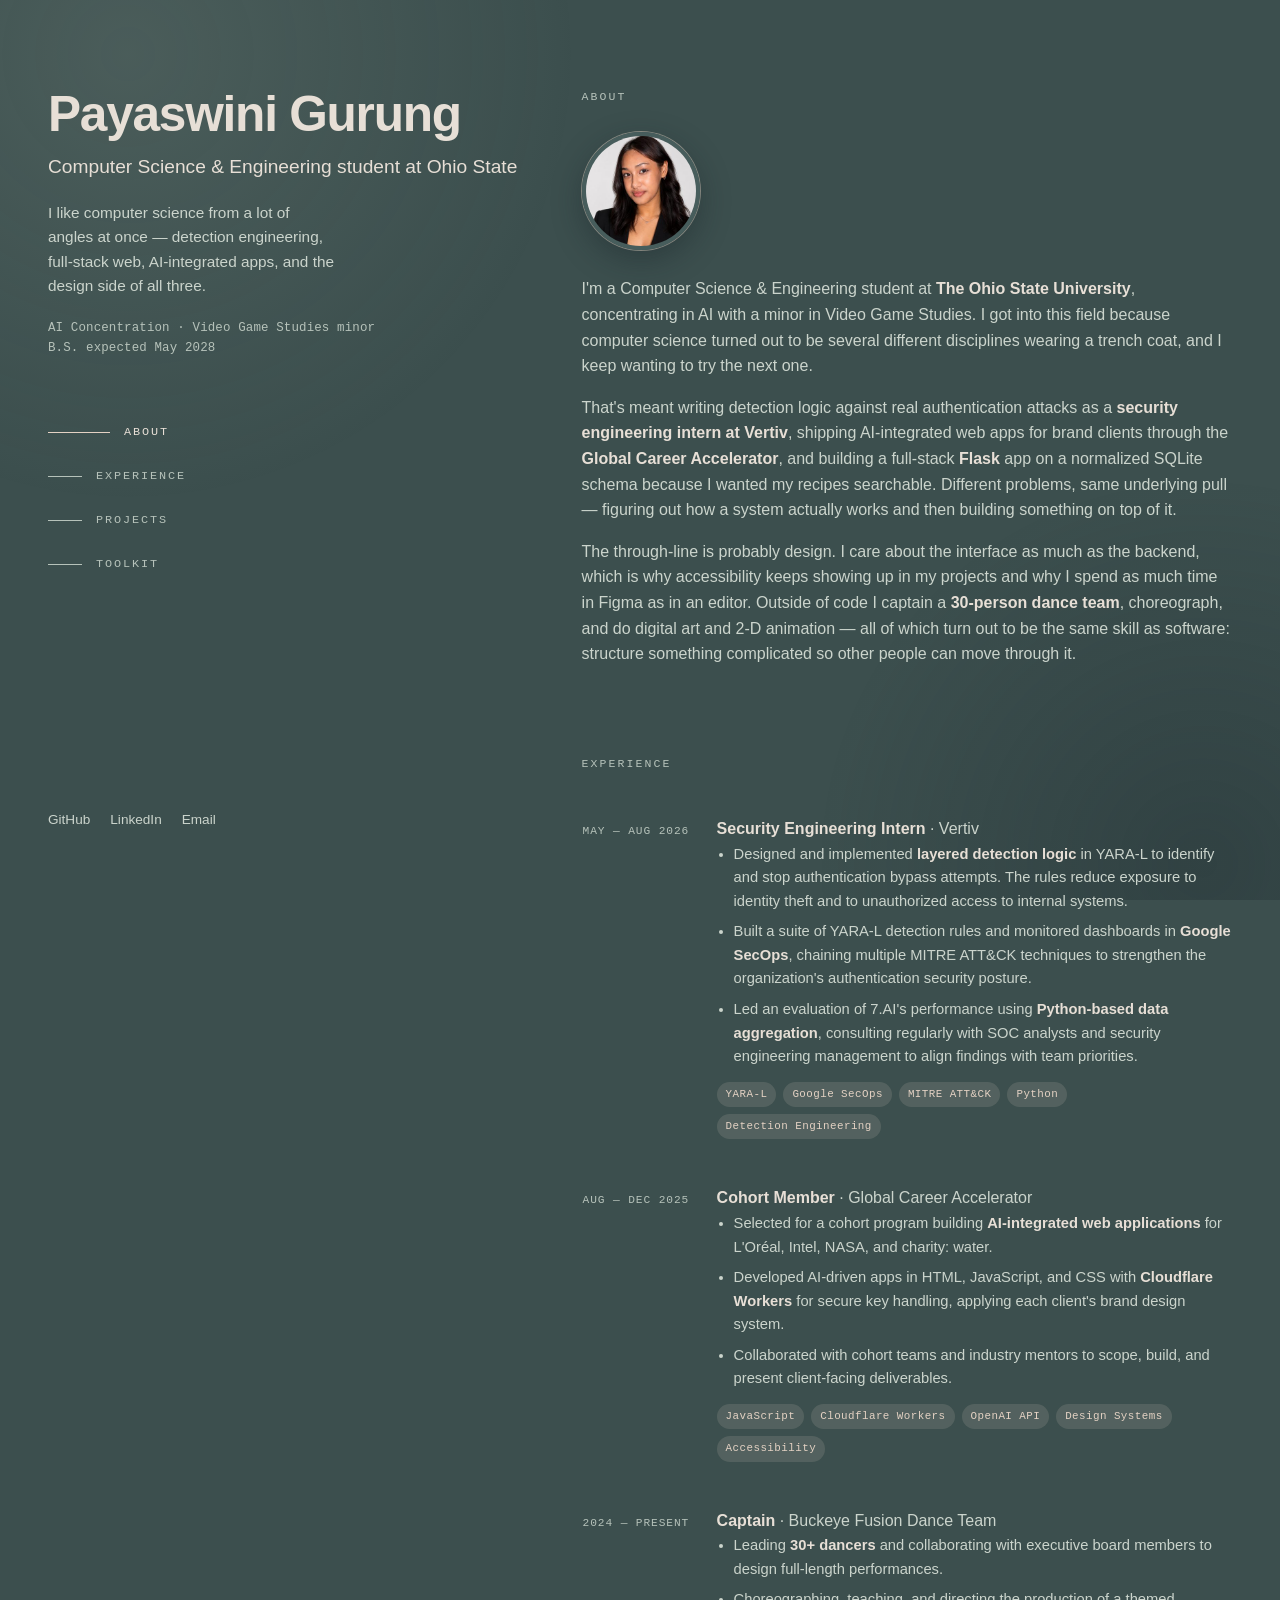
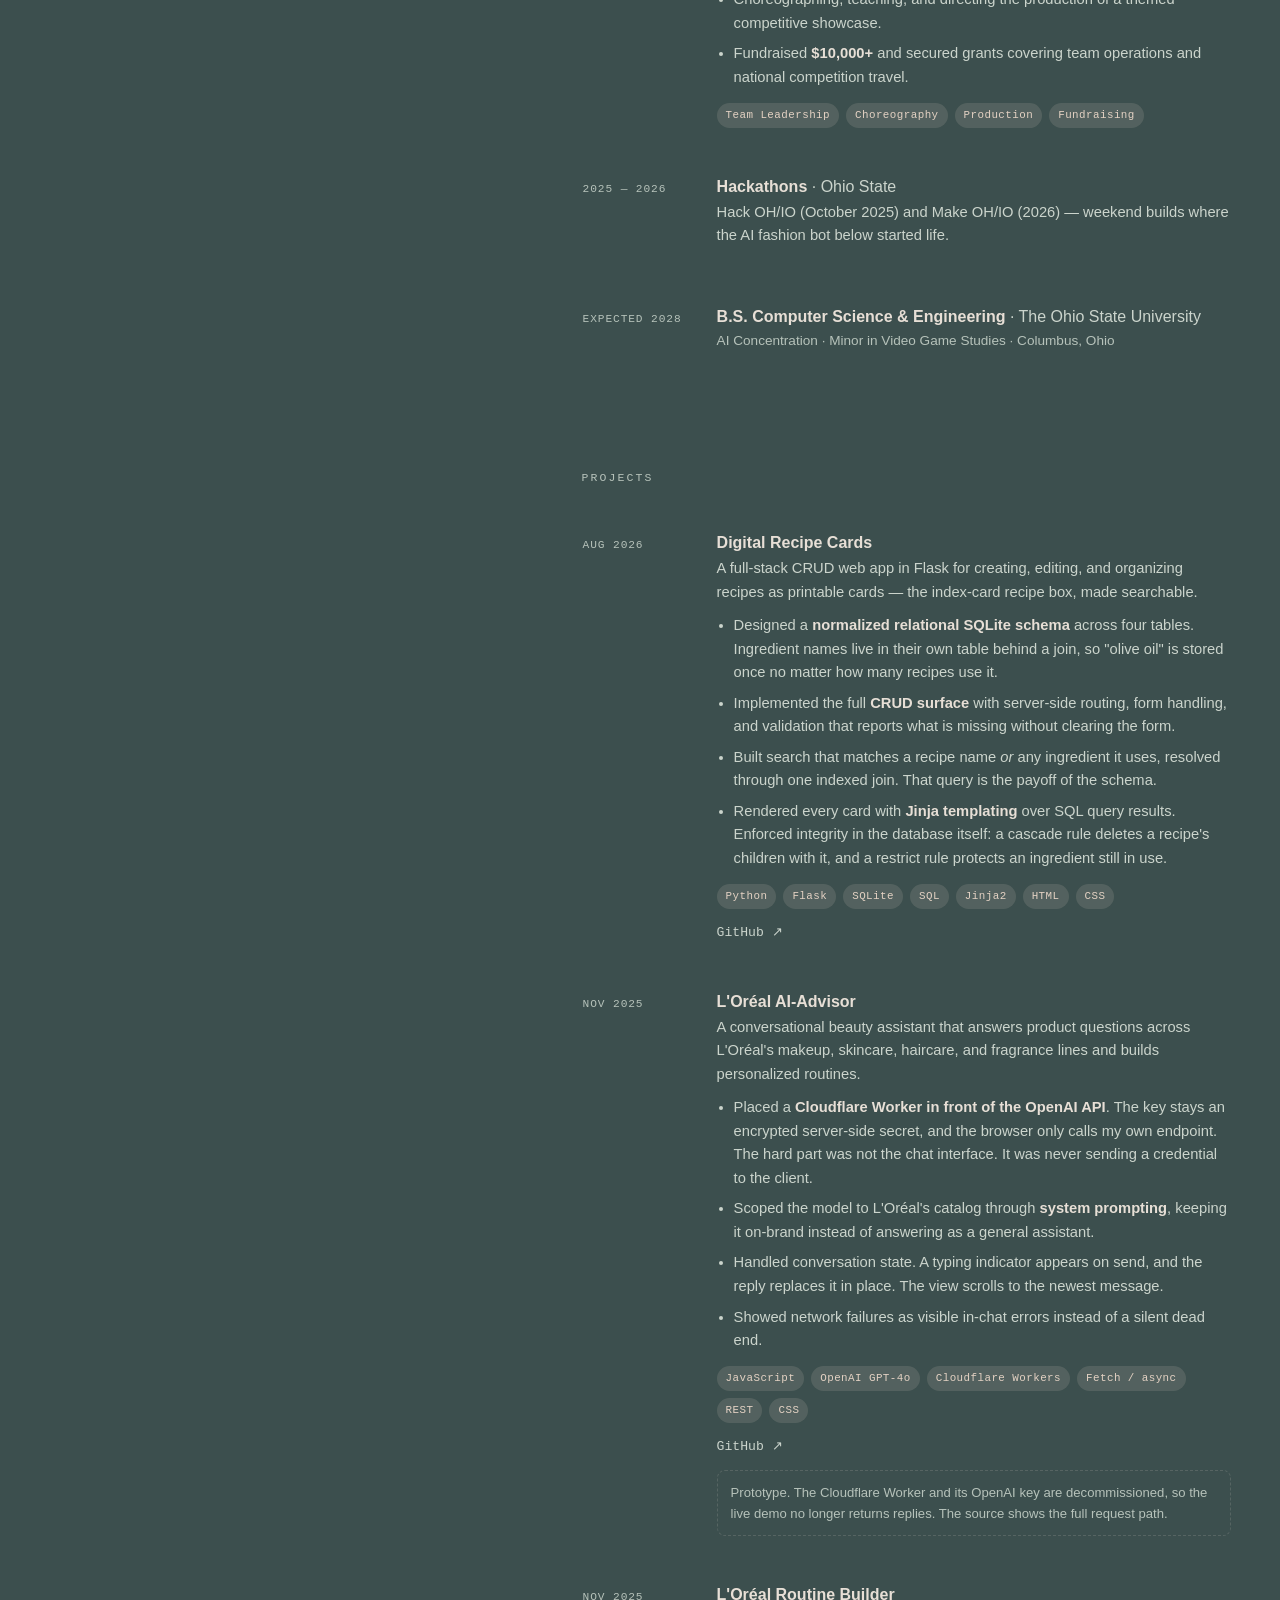
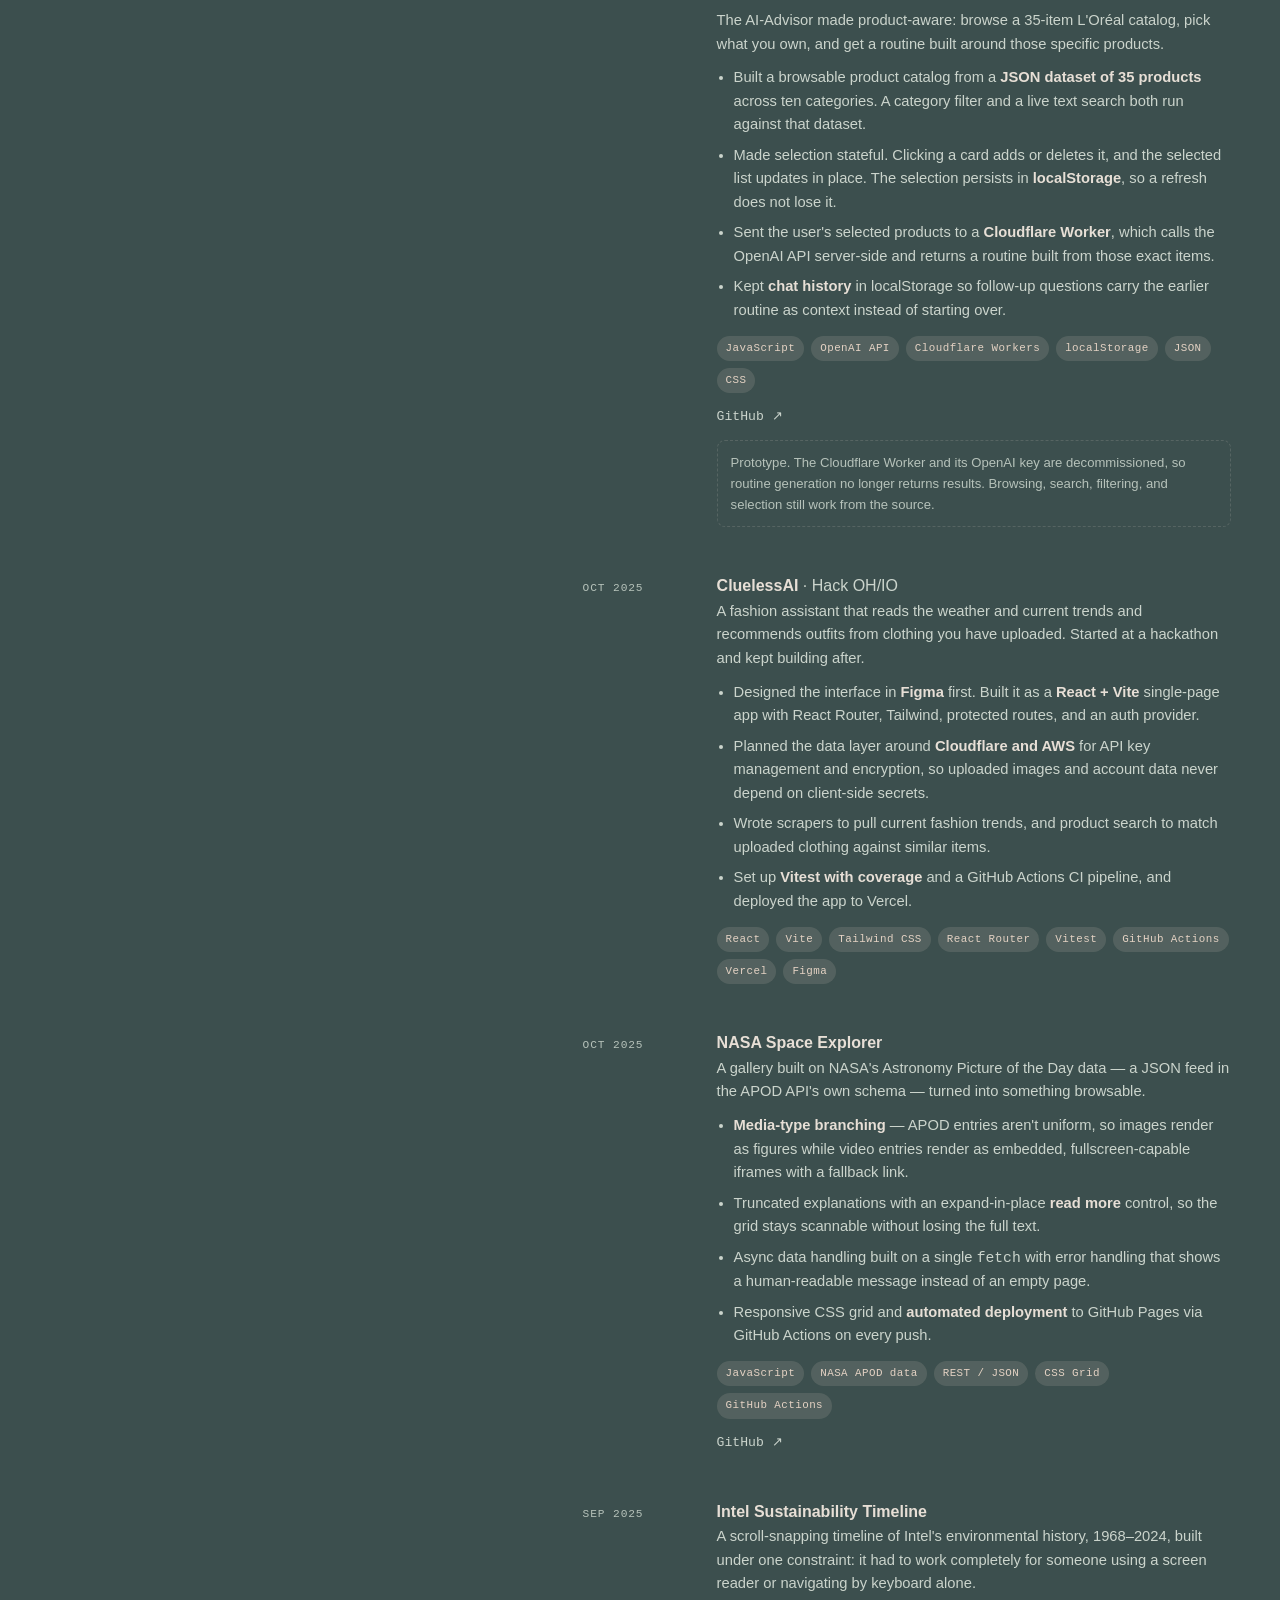
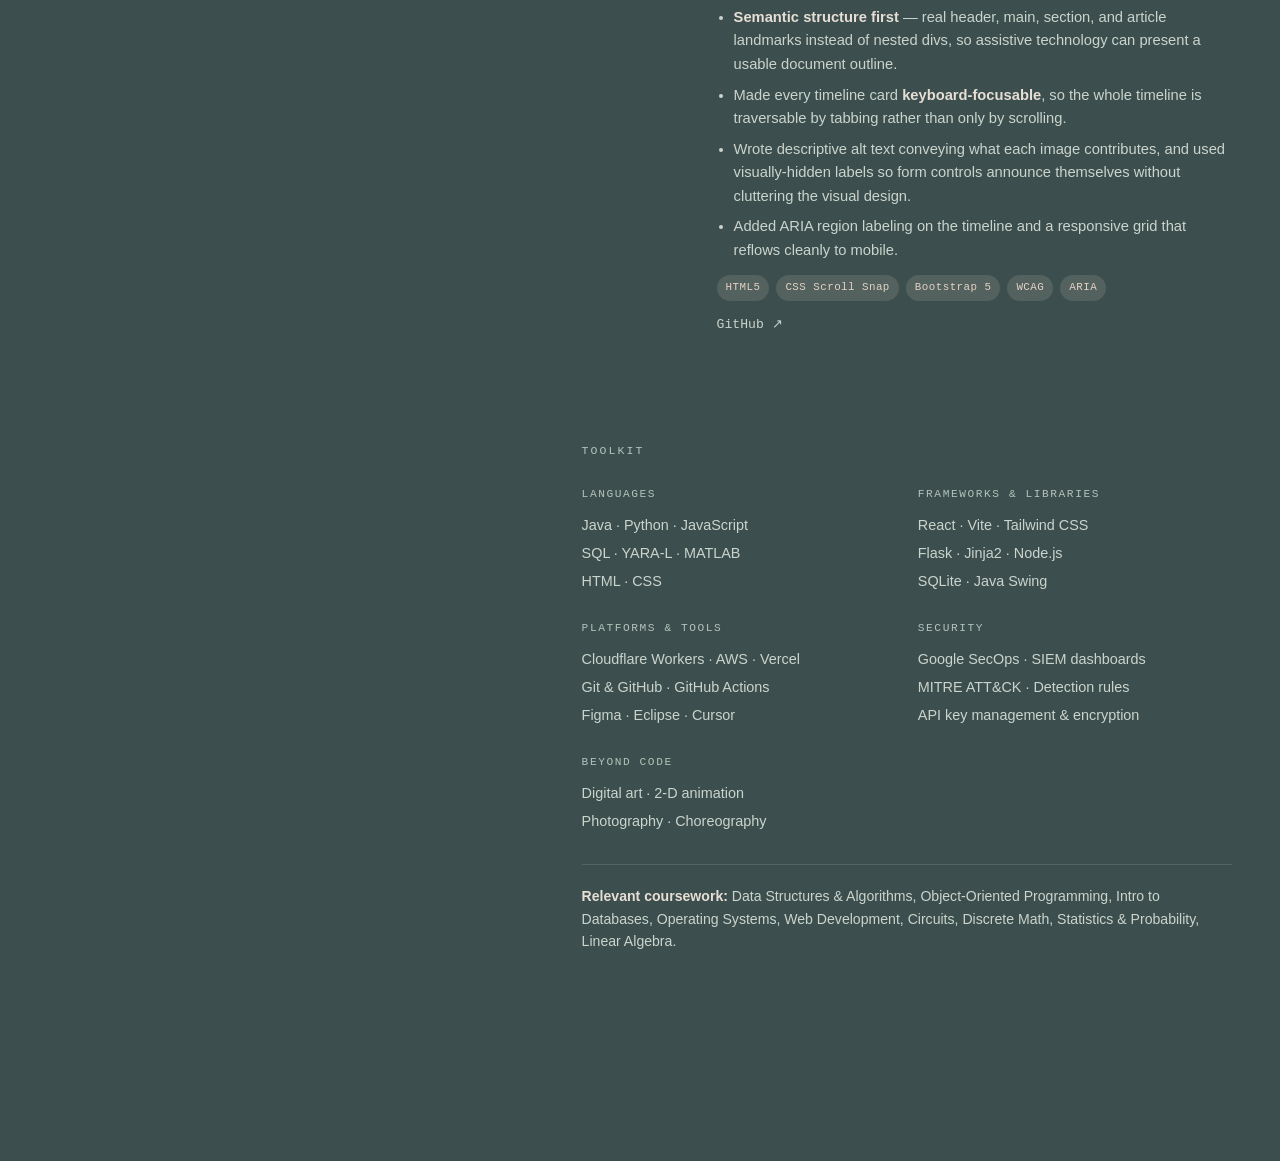
==== index_7.html @ 1beec4fe "Add files via upload" ====
<!DOCTYPE html>
<html lang="en">
<head>
<meta charset="utf-8">
<meta name="viewport" content="width=device-width, initial-scale=1">
<title>Payaswini Gurung</title>
<meta name="description" content="Payaswini Gurung — Computer Science &amp; Engineering student at Ohio State with an AI concentration. Security engineering, full-stack web, and AI-integrated applications.">
<meta name="theme-color" content="#3c4f4e">

<!-- Marks the page as scripted before first paint, so revealed content is
     hidden from the start instead of flashing in and then hiding. -->
<script>document.documentElement.className += " js";</script>

<!-- ============================================================
     Search "EDIT ME" for the few things worth personalizing.
     Everything else is pulled from your resume and your repos.
     ============================================================ -->

<style>
  :root {
    /* Palette — cream / blush / sage / deep green / ink.
       Contrast against --bg, all AA or better at body size:
       text 6.6 · accent 5.9 · muted 5.7 · faint 4.7 */
    --bg:          #3c4f4e;               /* deep green, page base    */
    --bg-raised:   #475d5c;               /* deep green, cards        */
    --border:      rgba(231, 223, 214, .15);
    --text:        #e7dfd6;               /* cream                    */
    --muted:       #cbd4cc;
    --faint:       #b6c2ba;
    --accent:      #e4d2c4;               /* blush                    */
    --accent-soft: rgba(228, 210, 196, .14);
    --accent-line: rgba(228, 210, 196, .45);
    --sage:        #97a69b;
    --ink:         #141f26;

    --mono: ui-monospace, SFMono-Regular, "SF Mono", Menlo, Consolas, "Liberation Mono", monospace;
    --sans: ui-sans-serif, -apple-system, BlinkMacSystemFont, "Segoe UI", Inter, Roboto, Helvetica, Arial, sans-serif;
  }

  * { box-sizing: border-box; }
  html { scroll-behavior: smooth; }
  @media (prefers-reduced-motion: reduce) {
    html { scroll-behavior: auto; }
    *, *::before, *::after { animation: none !important; transition: none !important; }
  }

  body {
    margin: 0;
    background: var(--bg);
    color: var(--muted);
    font: 16px/1.6 var(--sans);
    -webkit-font-smoothing: antialiased;
  }

  /* A soft, static wash in the corner — no cursor tracking, no motion. */
  body::before {
    content: "";
    position: fixed;
    inset: 0;
    pointer-events: none;
    z-index: 0;
    background:
      radial-gradient(700px circle at 10% 6%,  rgba(151, 166, 155, .16), transparent 64%),
      radial-gradient(620px circle at 94% 96%, rgba(20,  31,  38,  .28), transparent 62%);
  }

  a { color: var(--accent); text-decoration: none; }
  a:focus-visible, button:focus-visible {
    outline: 2px solid var(--accent);
    outline-offset: 4px;
    border-radius: 3px;
  }

  .skip {
    position: absolute; left: -9999px; top: 0; z-index: 100;
    background: var(--accent); color: var(--ink); font-weight: 600;
    padding: 10px 16px;
  }
  .skip:focus { left: 12px; top: 12px; }

  /* ============ SHELL ============ */
  .shell {
    position: relative;
    z-index: 1;
    /* Contains the slide-in without creating a scroll container, so the
       sticky left column keeps working. */
    overflow-x: clip;
    max-width: 1240px;
    margin: 0 auto;
    padding: 0 28px;
  }

  @media (min-width: 1024px) {
    .shell {
      display: grid;
      grid-template-columns: minmax(0, 40%) minmax(0, 60%);
      gap: 60px;
    }
  }

  /* ============ LEFT COLUMN ============ */
  .side { padding: 72px 0 40px; }

  @media (min-width: 1024px) {
    .side {
      position: sticky;
      top: 0;
      height: 100vh;
      display: flex;
      flex-direction: column;
      justify-content: space-between;
      padding: 88px 0 68px;
    }
  }

  .name {
    font-size: clamp(2.3rem, 5.2vw, 3.1rem);
    line-height: 1.05;
    letter-spacing: -0.025em;
    font-weight: 600;
    color: var(--text);
    margin: 0 0 12px;
  }
  .role {
    font-size: clamp(1.05rem, 2.2vw, 1.2rem);
    font-weight: 500;
    color: var(--text);
    margin: 0 0 18px;
  }
  .tagline {
    font-size: .96rem;
    max-width: 34ch;
    margin: 0;
  }
  .edu-line {
    font-family: var(--mono);
    font-size: .78rem;
    color: var(--faint);
    margin: 20px 0 0;
    letter-spacing: .01em;
  }

  /* nav */
  .side nav { display: none; }
  @media (min-width: 1024px) {
    .side nav { display: block; margin-top: 56px; }
  }
  .side nav ul { list-style: none; margin: 0; padding: 0; }
  .side nav li { margin-bottom: 14px; }
  .side nav a {
    display: inline-flex;
    align-items: center;
    gap: 14px;
    font-family: var(--mono);
    font-size: .74rem;
    letter-spacing: .16em;
    text-transform: uppercase;
    color: var(--faint);
    padding: 3px 0;
    transition: color .2s;
  }
  .side nav a .bar {
    display: block;
    width: 34px;
    height: 1px;
    background: var(--faint);
    transition: width .2s, background-color .2s;
  }
  .side nav a:hover,
  .side nav a.active { color: var(--text); }
  .side nav a:hover .bar,
  .side nav a.active .bar { width: 62px; background: var(--accent); }

  /* socials */
  .socials {
    list-style: none;
    display: flex;
    flex-wrap: wrap;
    gap: 20px;
    padding: 0;
    margin: 36px 0 0;
  }
  .socials a {
    font-size: .85rem;
    color: var(--muted);
    border-bottom: 1px solid transparent;
    transition: color .2s, border-color .2s;
  }
  .socials a:hover { color: var(--accent); border-bottom-color: var(--accent-line); }

  /* ============ RIGHT COLUMN ============ */
  main { padding: 0 0 96px; }
  @media (min-width: 1024px) { main { padding: 88px 0 120px; } }

  section { margin-bottom: 88px; scroll-margin-top: 24px; }

  .section-label {
    font-family: var(--mono);
    font-size: .72rem;
    letter-spacing: .18em;
    text-transform: uppercase;
    color: var(--faint);
    font-weight: 500;
    margin: 0 0 26px;
  }

  /* sticky mini-heading on mobile */
  .sticky-label {
    position: sticky;
    top: 0;
    z-index: 5;
    display: block;
    padding: 14px 0;
    margin: 0 0 20px;
    background: rgba(60, 79, 78, .92);
    backdrop-filter: blur(8px);
    font-family: var(--mono);
    font-size: .72rem;
    letter-spacing: .18em;
    text-transform: uppercase;
    color: var(--text);
    font-weight: 600;
  }
  @media (min-width: 1024px) { .sticky-label { display: none; } }
  @media (max-width: 1023px) { .section-label { display: none; } }

  /* Headshot — the photo's light-grey studio background sits hard against
     the green, so it gets a green inner ring, a blush hairline, and a soft
     shadow to step the two apart. */
  .avatar {
    display: block;
    width: 118px;
    height: 118px;
    border-radius: 50%;
    object-fit: cover;
    border: 4px solid var(--bg-raised);
    box-shadow:
      0 0 0 1px var(--accent-line),
      0 10px 30px rgba(20, 31, 38, .38);
  }
  .prose p.avatar-wrap { margin: 0 0 26px; }

  .prose p { margin: 0 0 16px; }
  .prose p:last-child { margin-bottom: 0; }
  .prose strong { color: var(--text); font-weight: 600; }
  .prose a {
    border-bottom: 1px solid var(--accent-line);
    transition: border-color .2s;
  }
  .prose a:hover { border-bottom-color: var(--accent); }

  /* ============ ENTRY CARDS ============ */
  .entry {
    display: grid;
    gap: 4px 22px;
    padding: 18px;
    margin: 0 0 10px -18px;
    width: calc(100% + 36px);
    border: 1px solid transparent;
    border-radius: 10px;
    transition: background-color .2s, border-color .2s;
  }
  @media (min-width: 700px) {
    .entry { grid-template-columns: 112px minmax(0, 1fr); }
  }
  .entry:hover, .entry:focus-within {
    background: var(--bg-raised);
    border-color: var(--border);
  }

  .entry .when {
    font-family: var(--mono);
    font-size: .7rem;
    letter-spacing: .08em;
    text-transform: uppercase;
    color: var(--faint);
    padding-top: 5px;
    line-height: 1.5;
  }

  .entry h3 {
    font-size: 1rem;
    font-weight: 600;
    color: var(--text);
    margin: 0 0 3px;
    line-height: 1.35;
  }
  .entry h3 a { color: inherit; }
  .entry:hover h3 a, .entry h3 a:hover { color: var(--accent); }
  .entry h3 .at { color: var(--muted); font-weight: 400; }

  .entry .sub {
    font-size: .85rem;
    color: var(--faint);
    margin: 0 0 10px;
  }

  .entry ul.points { margin: 0; padding-left: 17px; }
  .entry ul.points li { margin-bottom: 7px; font-size: .92rem; }
  .entry ul.points li:last-child { margin-bottom: 0; }
  .entry ul.points li strong { color: var(--text); font-weight: 600; }

  .entry p.blurb { margin: 0 0 10px; font-size: .92rem; }

  /* chips */
  ul.chips {
    display: flex;
    flex-wrap: wrap;
    gap: 7px;
    list-style: none;
    padding: 0;
    margin: 13px 0 0;
  }
  ul.chips li {
    font-family: var(--mono);
    font-size: .68rem;
    letter-spacing: .04em;
    padding: 4px 9px;
    border-radius: 100px;
    background: var(--accent-soft);
    color: var(--accent);
  }

  .entry-links {
    display: flex;
    flex-wrap: wrap;
    gap: 16px;
    margin-top: 13px;
    font-size: .82rem;
    font-family: var(--mono);
  }
  .entry-links a { color: var(--muted); }
  .entry-links a:hover { color: var(--accent); }
  .entry-links a::after { content: " ↗"; }

  .aside-note {
    font-size: .82rem;
    color: var(--faint);
    border: 1px dashed var(--border);
    border-radius: 8px;
    padding: 11px 13px;
    margin: 13px 0 0;
  }

  .more-link {
    display: inline-block;
    margin-top: 18px;
    font-family: var(--mono);
    font-size: .8rem;
    color: var(--text);
    border-bottom: 1px solid var(--accent-line);
  }
  .more-link:hover { color: var(--accent); }

  /* ============ TOOLKIT ============ */
  .kit { display: grid; gap: 22px; }
  @media (min-width: 640px) { .kit { grid-template-columns: 1fr 1fr; } }
  .kit h3 {
    font-family: var(--mono);
    font-size: .7rem;
    letter-spacing: .14em;
    text-transform: uppercase;
    color: var(--faint);
    font-weight: 500;
    margin: 0 0 10px;
  }
  .kit ul { list-style: none; padding: 0; margin: 0; }
  .kit li { font-size: .9rem; margin-bottom: 5px; color: var(--muted); }

  .coursework {
    margin-top: 26px;
    padding-top: 20px;
    border-top: 1px solid var(--border);
    font-size: .88rem;
  }
  .coursework strong { color: var(--text); font-weight: 600; }

  /* ============ SCROLL REVEAL ============ */
  /* Content slides in from the right as each block enters the viewport.
     The .js class is set by an inline script so nothing flashes before
     the observer runs; without JS, everything renders normally. */
  html.js main .section-label,
  html.js main .sticky-label,
  html.js main .prose p,
  html.js main .entry,
  html.js main .kit > div,
  html.js main .coursework {
    opacity: 0;
    transform: translateX(34px);
    /* Leaving the viewport: quicker, and no stagger — the delay lives on
       .in below, so it applies only on the way in. */
    transition:
      opacity   .38s ease,
      transform .38s ease;
    transition-delay: 0s;
  }
  /* Each of these mirrors its hiding selector plus .in, so it always wins
     on specificity — a bare `.in` rule loses to `main .kit > div`. */
  html.js main .section-label.in,
  html.js main .sticky-label.in,
  html.js main .prose p.in,
  html.js main .entry.in,
  html.js main .kit > div.in,
  html.js main .coursework.in {
    opacity: 1;
    transform: none;
    /* Arriving: slower, eased, and staggered per item. */
    transition:
      opacity   .6s ease,
      transform .6s cubic-bezier(.22, .61, .36, 1);
    transition-delay: var(--reveal-delay, 0ms);
  }

  /* The left column fades up once on load rather than on scroll. */
  html.js .side > div,
  html.js .socials {
    opacity: 0;
    transform: translateY(14px);
    animation: rise .7s cubic-bezier(.22, .61, .36, 1) forwards;
  }
  html.js .socials { animation-delay: .15s; }

  @keyframes rise { to { opacity: 1; transform: none; } }

  /* Browsers without overflow clipping keep the fade but skip the slide,
     so a mid-animation element can never widen the page. */
  @supports not (overflow-x: clip) {
    html.js main .section-label,
    html.js main .sticky-label,
    html.js main .prose p,
    html.js main .entry,
    html.js main .kit > div,
    html.js main .coursework { transform: none; }
  }

  @media (prefers-reduced-motion: reduce) {
    html.js main .section-label,
    html.js main .sticky-label,
    html.js main .prose p,
    html.js main .entry,
    html.js main .kit > div,
    html.js main .coursework,
    html.js .side > div,
    html.js .socials {
      opacity: 1;
      transform: none;
      animation: none;
    }
  }
</style>
</head>
<body>

<a class="skip" href="#main">Skip to content</a>

<div class="shell">

  <!-- ==================== LEFT / STICKY ==================== -->
  <header class="side">
    <div>
      <h1 class="name">Payaswini Gurung</h1>
      <p class="role">Computer Science &amp; Engineering student at Ohio State</p>

      <!-- EDIT ME: this is your elevator pitch — rewrite it in your own voice -->
      <p class="tagline">
        I like computer science from a lot of angles at once — detection engineering,
        full-stack web, AI-integrated apps, and the design side of all three.
      </p>

      <p class="edu-line">
        AI Concentration · Video Game Studies minor<br>
        B.S. expected May 2028
      </p>

      <nav aria-label="Section navigation">
        <ul>
          <li><a href="#about"><span class="bar" aria-hidden="true"></span>About</a></li>
          <li><a href="#experience"><span class="bar" aria-hidden="true"></span>Experience</a></li>
          <li><a href="#projects"><span class="bar" aria-hidden="true"></span>Projects</a></li>
          <li><a href="#toolkit"><span class="bar" aria-hidden="true"></span>Toolkit</a></li>
        </ul>
      </nav>
    </div>

    <ul class="socials">
      <li><a href="https://github.com/payaswinigur">GitHub</a></li>
      <li><a href="https://www.linkedin.com/in/payaswinigurung">LinkedIn</a></li>
      <li><a href="mailto:payaswinigurung@gmail.com">Email</a></li>
    </ul>
  </header>

  <!-- ==================== RIGHT / SCROLLING ==================== -->
  <main id="main">

    <!-- ---------------- ABOUT ---------------- -->
    <section id="about" aria-label="About">
      <h2 class="sticky-label">About</h2>
      <p class="section-label">About</p>

      <!-- EDIT ME: the whole About section — make it sound like you -->
      <div class="prose">
        <p class="avatar-wrap">
          <!-- EDIT ME: to swap the photo, replace the base64 below with your own,
               or point src at an image file you upload next to index.html. -->
          <img class="avatar" alt="Payaswini Gurung" width="118" height="118"
               src="[data-uri]">
        </p>
        <p>
          I'm a Computer Science &amp; Engineering student at <strong>The Ohio State University</strong>,
          concentrating in AI with a minor in Video Game Studies. I got into this field because
          computer science turned out to be several different disciplines wearing a trench coat, and
          I keep wanting to try the next one.
        </p>
        <p>
          That's meant writing detection logic against real authentication attacks as a
          <strong>security engineering intern at Vertiv</strong>, shipping AI-integrated web apps for
          brand clients through the <strong>Global Career Accelerator</strong>, and building a
          full-stack <strong>Flask</strong> app on a normalized SQLite schema because I wanted my
          recipes searchable. Different problems, same underlying pull — figuring out how a system actually works and
          then building something on top of it.
        </p>
        <p>
          The through-line is probably design. I care about the interface as much as the backend,
          which is why accessibility keeps showing up in my projects and why I spend as much time in
          Figma as in an editor. Outside of code I captain a
          <strong>30-person dance team</strong>, choreograph, and do digital art and 2-D animation —
          all of which turn out to be the same skill as software: structure something complicated so
          other people can move through it.
        </p>
      </div>
    </section>

    <!-- ---------------- EXPERIENCE ---------------- -->
    <section id="experience" aria-label="Experience">
      <h2 class="sticky-label">Experience</h2>
      <p class="section-label">Experience</p>

      <div class="entry">
        <div class="when">May — Aug 2026</div>
        <div>
          <h3>Security Engineering Intern <span class="at">· Vertiv</span></h3>
          <ul class="points">
            <li>Designed and implemented <strong>layered detection logic</strong> in YARA-L to identify and stop authentication bypass attempts. The rules reduce exposure to identity theft and to unauthorized access to internal systems.</li>
            <li>Built a suite of YARA-L detection rules and monitored dashboards in <strong>Google SecOps</strong>, chaining multiple MITRE ATT&amp;CK techniques to strengthen the organization's authentication security posture.</li>
            <li>Led an evaluation of 7.AI's performance using <strong>Python-based data aggregation</strong>, consulting regularly with SOC analysts and security engineering management to align findings with team priorities.</li>
          </ul>
          <ul class="chips">
            <li>YARA-L</li><li>Google SecOps</li><li>MITRE ATT&amp;CK</li><li>Python</li><li>Detection Engineering</li>
          </ul>
        </div>
      </div>

      <div class="entry">
        <div class="when">Aug — Dec 2025</div>
        <div>
          <h3>Cohort Member <span class="at">· Global Career Accelerator</span></h3>
          <ul class="points">
            <li>Selected for a cohort program building <strong>AI-integrated web applications</strong> for L'Oréal, Intel, NASA, and charity: water.</li>
            <li>Developed AI-driven apps in HTML, JavaScript, and CSS with <strong>Cloudflare Workers</strong> for secure key handling, applying each client's brand design system.</li>
            <li>Collaborated with cohort teams and industry mentors to scope, build, and present client-facing deliverables.</li>
          </ul>
          <ul class="chips">
            <li>JavaScript</li><li>Cloudflare Workers</li><li>OpenAI API</li><li>Design Systems</li><li>Accessibility</li>
          </ul>
        </div>
      </div>

      <div class="entry">
        <div class="when">2024 — Present</div>
        <div>
          <h3>Captain <span class="at">· Buckeye Fusion Dance Team</span></h3>
          <ul class="points">
            <li>Leading <strong>30+ dancers</strong> and collaborating with executive board members to design full-length performances.</li>
            <li>Choreographing, teaching, and directing the production of a themed competitive showcase.</li>
            <li>Fundraised <strong>$10,000+</strong> and secured grants covering team operations and national competition travel.</li>
          </ul>
          <ul class="chips">
            <li>Team Leadership</li><li>Choreography</li><li>Production</li><li>Fundraising</li>
          </ul>
        </div>
      </div>

      <div class="entry">
        <div class="when">2025 — 2026</div>
        <div>
          <h3>Hackathons <span class="at">· Ohio State</span></h3>
          <p class="blurb">
            Hack OH/IO (October 2025) and Make OH/IO (2026) — weekend builds where the AI fashion
            bot below started life.
          </p>
        </div>
      </div>

      <div class="entry">
        <div class="when">Expected 2028</div>
        <div>
          <h3>B.S. Computer Science &amp; Engineering <span class="at">· The Ohio State University</span></h3>
          <p class="sub">AI Concentration · Minor in Video Game Studies · Columbus, Ohio</p>
        </div>
      </div>
    </section>

    <!-- ---------------- PROJECTS ---------------- -->
    <section id="projects" aria-label="Projects">
      <h2 class="sticky-label">Projects</h2>
      <p class="section-label">Projects</p>

      <!-- 1 — Digital Recipe Cards -->
      <div class="entry">
        <div class="when">Aug 2026</div>
        <div>
          <h3><a href="https://github.com/payaswinigur/Recipe-Cards">Digital Recipe Cards</a></h3>
          <p class="blurb">
            A full-stack CRUD web app in Flask for creating, editing, and organizing recipes as
            printable cards — the index-card recipe box, made searchable.
          </p>
          <ul class="points">
            <li>Designed a <strong>normalized relational SQLite schema</strong> across four tables. Ingredient names live in their own table behind a join, so "olive oil" is stored once no matter how many recipes use it.</li>
            <li>Implemented the full <strong>CRUD surface</strong> with server-side routing, form handling, and validation that reports what is missing without clearing the form.</li>
            <li>Built search that matches a recipe name <em>or</em> any ingredient it uses, resolved through one indexed join. That query is the payoff of the schema.</li>
            <li>Rendered every card with <strong>Jinja templating</strong> over SQL query results. Enforced integrity in the database itself: a cascade rule deletes a recipe's children with it, and a restrict rule protects an ingredient still in use.</li>
          </ul>
          <ul class="chips">
            <li>Python</li><li>Flask</li><li>SQLite</li><li>SQL</li><li>Jinja2</li><li>HTML</li><li>CSS</li>
          </ul>
          <div class="entry-links">
            <a href="https://github.com/payaswinigur/Recipe-Cards">GitHub</a>
          </div>
        </div>
      </div>

      <!-- 2 — L'Oréal AI-Advisor -->
      <div class="entry">
        <div class="when">Nov 2025</div>
        <div>
          <h3><a href="https://github.com/payaswinigur/lorealChatBot">L'Oréal AI-Advisor</a></h3>
          <p class="blurb">
            A conversational beauty assistant that answers product questions across L'Oréal's
            makeup, skincare, haircare, and fragrance lines and builds personalized routines.
          </p>
          <ul class="points">
            <li>Placed a <strong>Cloudflare Worker in front of the OpenAI API</strong>. The key stays an encrypted server-side secret, and the browser only calls my own endpoint. The hard part was not the chat interface. It was never sending a credential to the client.</li>
            <li>Scoped the model to L'Oréal's catalog through <strong>system prompting</strong>, keeping it on-brand instead of answering as a general assistant.</li>
            <li>Handled conversation state. A typing indicator appears on send, and the reply replaces it in place. The view scrolls to the newest message.</li>
            <li>Showed network failures as visible in-chat errors instead of a silent dead end.</li>
          </ul>
          <ul class="chips">
            <li>JavaScript</li><li>OpenAI GPT-4o</li><li>Cloudflare Workers</li><li>Fetch / async</li><li>REST</li><li>CSS</li>
          </ul>
          <div class="entry-links">
            <a href="https://github.com/payaswinigur/lorealChatBot">GitHub</a>
          </div>
          <p class="aside-note">
            Prototype. The Cloudflare Worker and its OpenAI key are decommissioned, so the live
            demo no longer returns replies. The source shows the full request path.
          </p>
        </div>
      </div>

      <!-- 3 — L'Oréal Routine Builder -->
      <div class="entry">
        <div class="when">Nov 2025</div>
        <div>
          <h3><a href="https://github.com/payaswinigur/09-prj-loreal-routine-builder">L'Oréal Routine Builder</a></h3>
          <p class="blurb">
            The AI-Advisor made product-aware: browse a 35-item L'Oréal catalog, pick what you
            own, and get a routine built around those specific products.
          </p>
          <ul class="points">
            <li>Built a browsable product catalog from a <strong>JSON dataset of 35 products</strong> across ten categories. A category filter and a live text search both run against that dataset.</li>
            <li>Made selection stateful. Clicking a card adds or deletes it, and the selected list updates in place. The selection persists in <strong>localStorage</strong>, so a refresh does not lose it.</li>
            <li>Sent the user's selected products to a <strong>Cloudflare Worker</strong>, which calls the OpenAI API server-side and returns a routine built from those exact items.</li>
            <li>Kept <strong>chat history</strong> in localStorage so follow-up questions carry the earlier routine as context instead of starting over.</li>
          </ul>
          <ul class="chips">
            <li>JavaScript</li><li>OpenAI API</li><li>Cloudflare Workers</li><li>localStorage</li><li>JSON</li><li>CSS</li>
          </ul>
          <div class="entry-links">
            <a href="https://github.com/payaswinigur/09-prj-loreal-routine-builder">GitHub</a>
          </div>
          <p class="aside-note">
            Prototype. The Cloudflare Worker and its OpenAI key are decommissioned, so routine
            generation no longer returns results. Browsing, search, filtering, and selection still
            work from the source.
          </p>
        </div>
      </div>

      <!-- 4 — CluelessAI -->
      <div class="entry">
        <div class="when">Oct 2025</div>
        <div>
          <h3>CluelessAI <span class="at">· Hack OH/IO</span></h3>
          <p class="blurb">
            A fashion assistant that reads the weather and current trends and recommends outfits
            from clothing you have uploaded. Started at a hackathon and kept building after.
          </p>
          <ul class="points">
            <li>Designed the interface in <strong>Figma</strong> first. Built it as a <strong>React + Vite</strong> single-page app with React Router, Tailwind, protected routes, and an auth provider.</li>
            <li>Planned the data layer around <strong>Cloudflare and AWS</strong> for API key management and encryption, so uploaded images and account data never depend on client-side secrets.</li>
            <li>Wrote scrapers to pull current fashion trends, and product search to match uploaded clothing against similar items.</li>
            <li>Set up <strong>Vitest with coverage</strong> and a GitHub Actions CI pipeline, and deployed the app to Vercel.</li>
          </ul>
          <ul class="chips">
            <li>React</li><li>Vite</li><li>Tailwind CSS</li><li>React Router</li><li>Vitest</li><li>GitHub Actions</li><li>Vercel</li><li>Figma</li>
          </ul>
        </div>
      </div>

      <!-- 5 — NASA Space Explorer -->
      <div class="entry">
        <div class="when">Oct 2025</div>
        <div>
          <h3><a href="https://github.com/payaswinigur/09-nasa-space-explorer-v2">NASA Space Explorer</a></h3>
          <p class="blurb">
            A gallery built on NASA's Astronomy Picture of the Day data — a JSON feed in the
            APOD API's own schema — turned into something browsable.
          </p>
          <ul class="points">
            <li><strong>Media-type branching</strong> — APOD entries aren't uniform, so images render as figures while video entries render as embedded, fullscreen-capable iframes with a fallback link.</li>
            <li>Truncated explanations with an expand-in-place <strong>read more</strong> control, so the grid stays scannable without losing the full text.</li>
            <li>Async data handling built on a single <code>fetch</code> with error handling that shows a human-readable message instead of an empty page.</li>
            <li>Responsive CSS grid and <strong>automated deployment</strong> to GitHub Pages via GitHub Actions on every push.</li>
          </ul>
          <ul class="chips">
            <li>JavaScript</li><li>NASA APOD data</li><li>REST / JSON</li><li>CSS Grid</li><li>GitHub Actions</li>
          </ul>
          <div class="entry-links">
            <a href="https://github.com/payaswinigur/09-nasa-space-explorer-v2">GitHub</a>
          </div>
        </div>
      </div>

      <!-- 6 — Intel Sustainability Timeline -->
      <div class="entry">
        <div class="when">Sep 2025</div>
        <div>
          <h3><a href="https://github.com/payaswinigur/03IntelAccesibility">Intel Sustainability Timeline</a></h3>
          <p class="blurb">
            A scroll-snapping timeline of Intel's environmental history, 1968–2024, built under one
            constraint: it had to work completely for someone using a screen reader or navigating by
            keyboard alone.
          </p>
          <ul class="points">
            <li><strong>Semantic structure first</strong> — real header, main, section, and article landmarks instead of nested divs, so assistive technology can present a usable document outline.</li>
            <li>Made every timeline card <strong>keyboard-focusable</strong>, so the whole timeline is traversable by tabbing rather than only by scrolling.</li>
            <li>Wrote descriptive alt text conveying what each image contributes, and used visually-hidden labels so form controls announce themselves without cluttering the visual design.</li>
            <li>Added ARIA region labeling on the timeline and a responsive grid that reflows cleanly to mobile.</li>
          </ul>
          <ul class="chips">
            <li>HTML5</li><li>CSS Scroll Snap</li><li>Bootstrap 5</li><li>WCAG</li><li>ARIA</li>
          </ul>
          <div class="entry-links">
            <a href="https://github.com/payaswinigur/03IntelAccesibility">GitHub</a>
          </div>
        </div>
      </div>
    </section>

    <!-- ---------------- TOOLKIT ---------------- -->
    <section id="toolkit" aria-label="Toolkit">
      <h2 class="sticky-label">Toolkit</h2>
      <p class="section-label">Toolkit</p>

      <div class="kit">
        <div>
          <h3>Languages</h3>
          <ul>
            <li>Java · Python · JavaScript</li>
            <li>SQL · YARA-L · MATLAB</li>
            <li>HTML · CSS</li>
          </ul>
        </div>
        <div>
          <h3>Frameworks &amp; Libraries</h3>
          <ul>
            <li>React · Vite · Tailwind CSS</li>
            <li>Flask · Jinja2 · Node.js</li>
            <li>SQLite · Java Swing</li>
          </ul>
        </div>
        <div>
          <h3>Platforms &amp; Tools</h3>
          <ul>
            <li>Cloudflare Workers · AWS · Vercel</li>
            <li>Git &amp; GitHub · GitHub Actions</li>
            <li>Figma · Eclipse · Cursor</li>
          </ul>
        </div>
        <div>
          <h3>Security</h3>
          <ul>
            <li>Google SecOps · SIEM dashboards</li>
            <li>MITRE ATT&amp;CK · Detection rules</li>
            <li>API key management &amp; encryption</li>
          </ul>
        </div>
        <div>
          <h3>Beyond Code</h3>
          <ul>
            <li>Digital art · 2-D animation</li>
            <li>Photography · Choreography</li>
          </ul>
        </div>
      </div>

      <p class="coursework">
        <strong>Relevant coursework:</strong> Data Structures &amp; Algorithms, Object-Oriented
        Programming, Intro to Databases, Operating Systems, Web Development, Circuits, Discrete
        Math, Statistics &amp; Probability, Linear Algebra.
      </p>
    </section>

  </main>
</div>

<script>
(function () {
  "use strict";

  /* ---------- scrollspy for the sticky nav ---------- */
  var navLinks = Array.prototype.slice.call(document.querySelectorAll(".side nav a"));
  var sections = navLinks
    .map(function (a) { return document.querySelector(a.getAttribute("href")); })
    .filter(Boolean);

  if ("IntersectionObserver" in window && sections.length) {
    var visible = new Set();
    var obs = new IntersectionObserver(function (entries) {
      entries.forEach(function (e) {
        if (e.isIntersecting) visible.add(e.target.id);
        else visible.delete(e.target.id);
      });
      // highlight the topmost section currently on screen
      for (var i = 0; i < sections.length; i++) {
        if (visible.has(sections[i].id)) {
          navLinks.forEach(function (a) {
            a.classList.toggle("active", a.getAttribute("href") === "#" + sections[i].id);
          });
          break;
        }
      }
    }, { rootMargin: "-28% 0px -58% 0px", threshold: 0 });

    sections.forEach(function (s) { obs.observe(s); });
  }

  /* ---------- slide-in reveal on scroll ---------- */
  var REVEAL = "main .section-label, main .sticky-label, main .prose p, " +
               "main .entry, main .kit > div, main .coursework";

  var items = Array.prototype.slice.call(document.querySelectorAll(REVEAL));
  var reduced = window.matchMedia &&
                window.matchMedia("(prefers-reduced-motion: reduce)").matches;

  function showAll() { items.forEach(function (el) { el.classList.add("in"); }); }

  if (!items.length) {
    // nothing to do
  } else if (reduced || !("IntersectionObserver" in window)) {
    showAll();
  } else {
    // Stagger each block against the first one in its own section. The value
    // is read only by the .in rule, so it never delays the exit.
    document.querySelectorAll("main section").forEach(function (sec) {
      Array.prototype.forEach.call(sec.querySelectorAll(REVEAL), function (el, i) {
        el.style.setProperty("--reveal-delay", Math.min(i * 60, 300) + "ms");
      });
    });

    // Reversible: blocks animate in when they enter and back out when they
    // leave, so scrolling up plays the sequence again in either direction.
    // The near-full-viewport margin means a block only resets once it is
    // essentially off screen — nothing fades while you are still reading it.
    var reveal = new IntersectionObserver(function (entries) {
      entries.forEach(function (e) {
        e.target.classList.toggle("in", e.isIntersecting);
      });
    }, { rootMargin: "-8% 0px -8% 0px", threshold: 0 });

    items.forEach(function (el) { reveal.observe(el); });
  }

})();
</script>

</body>
</html>
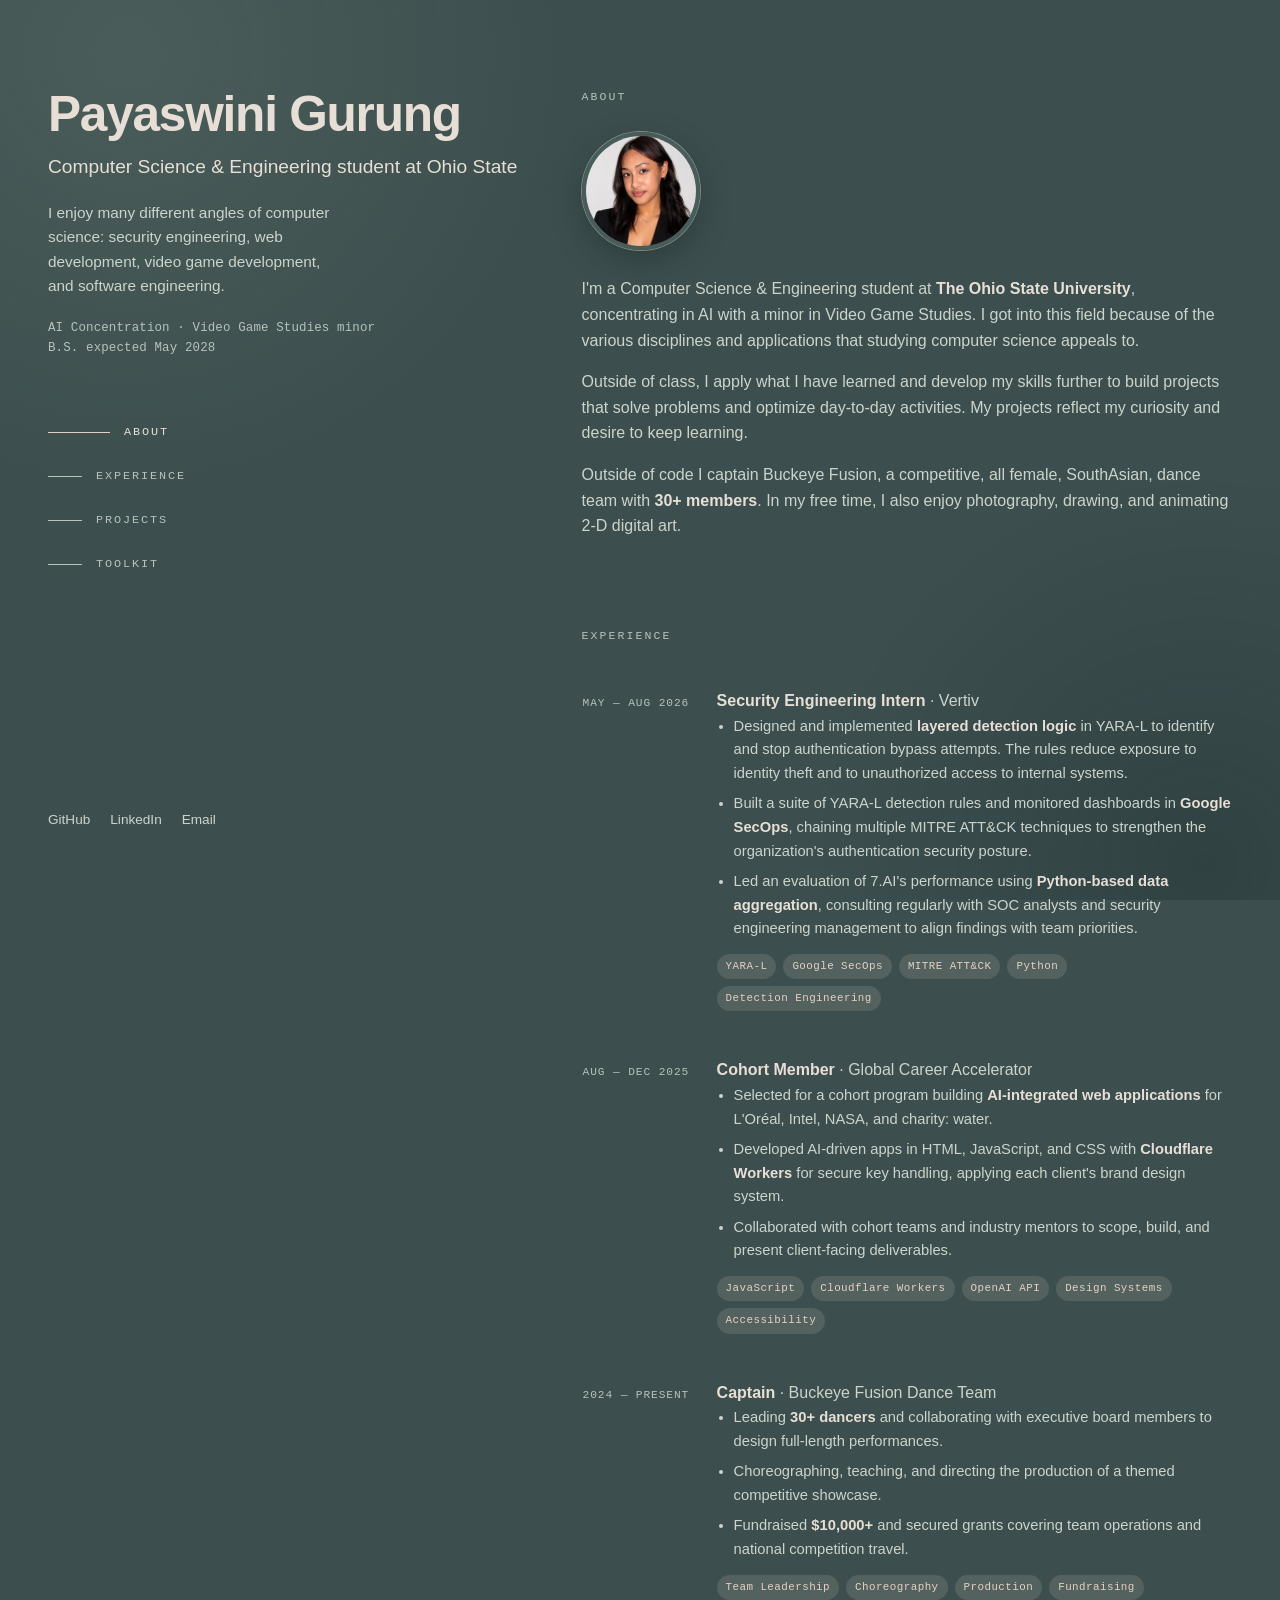
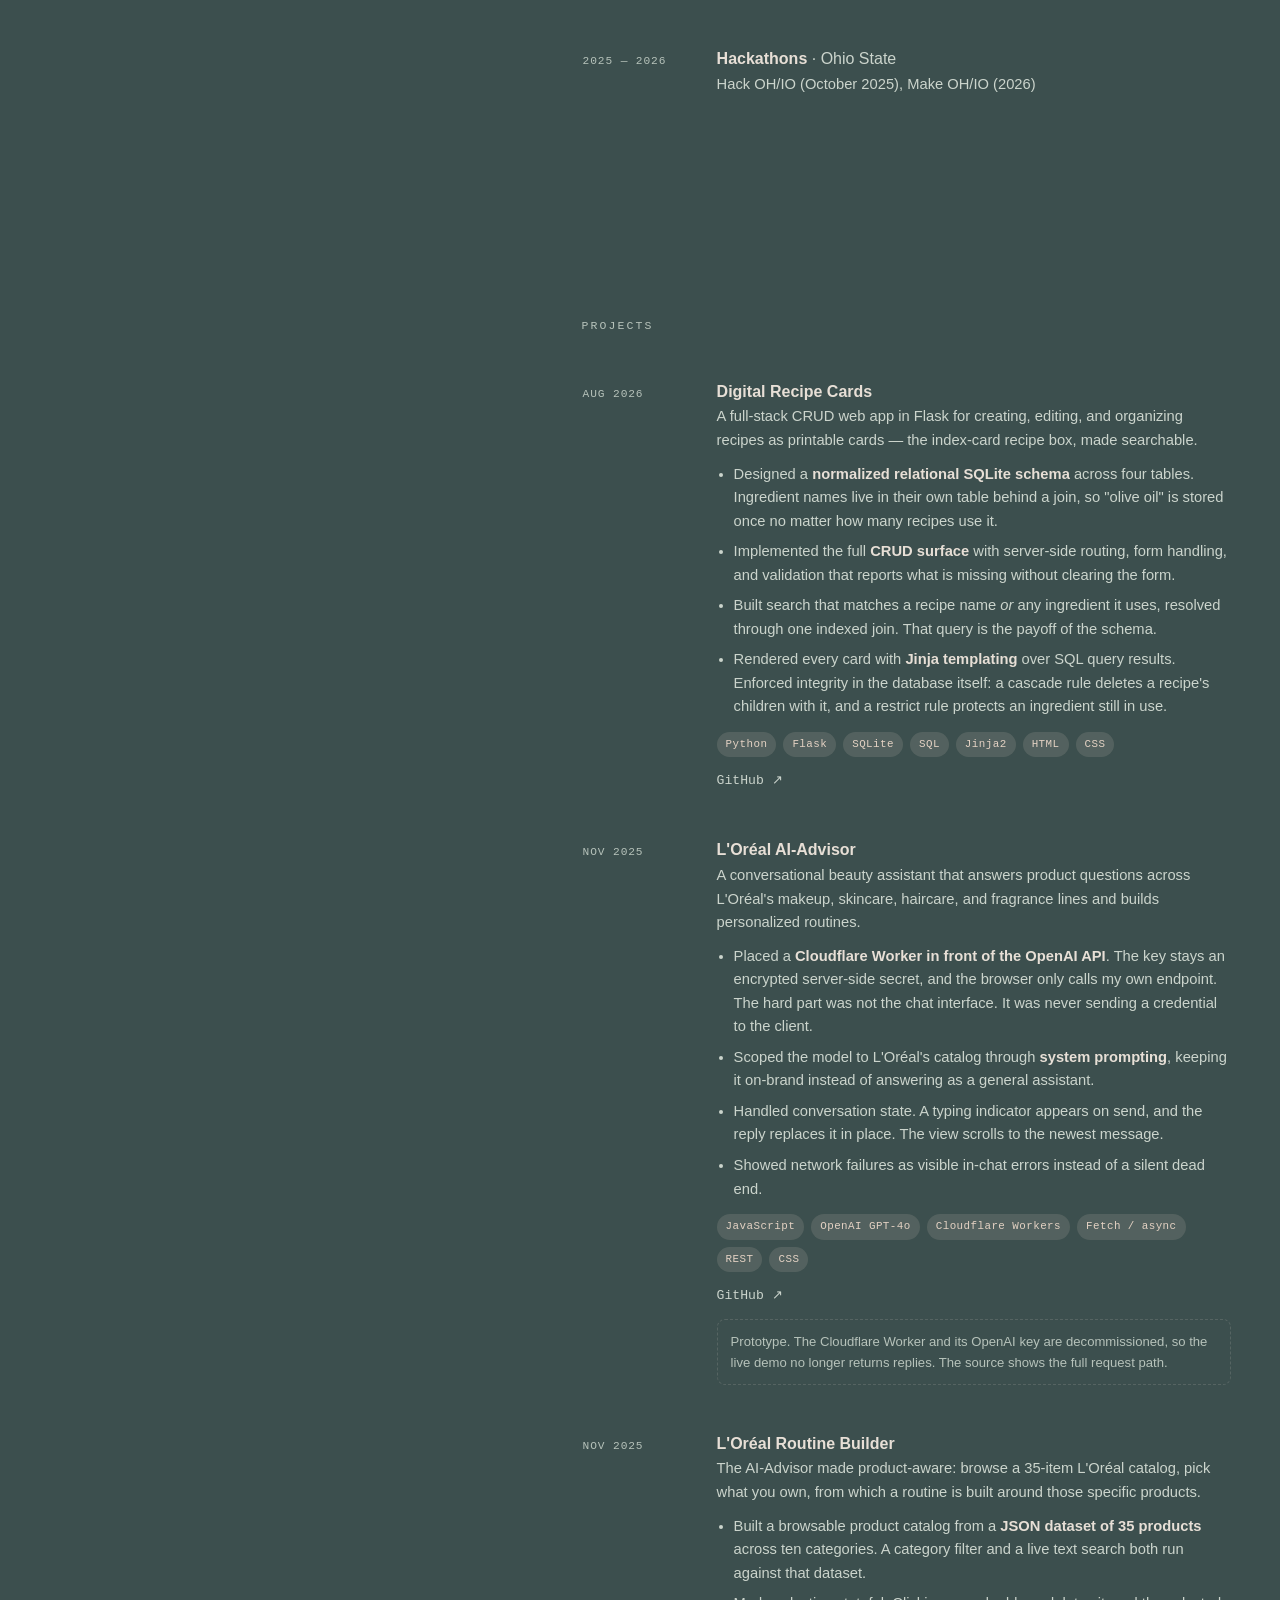
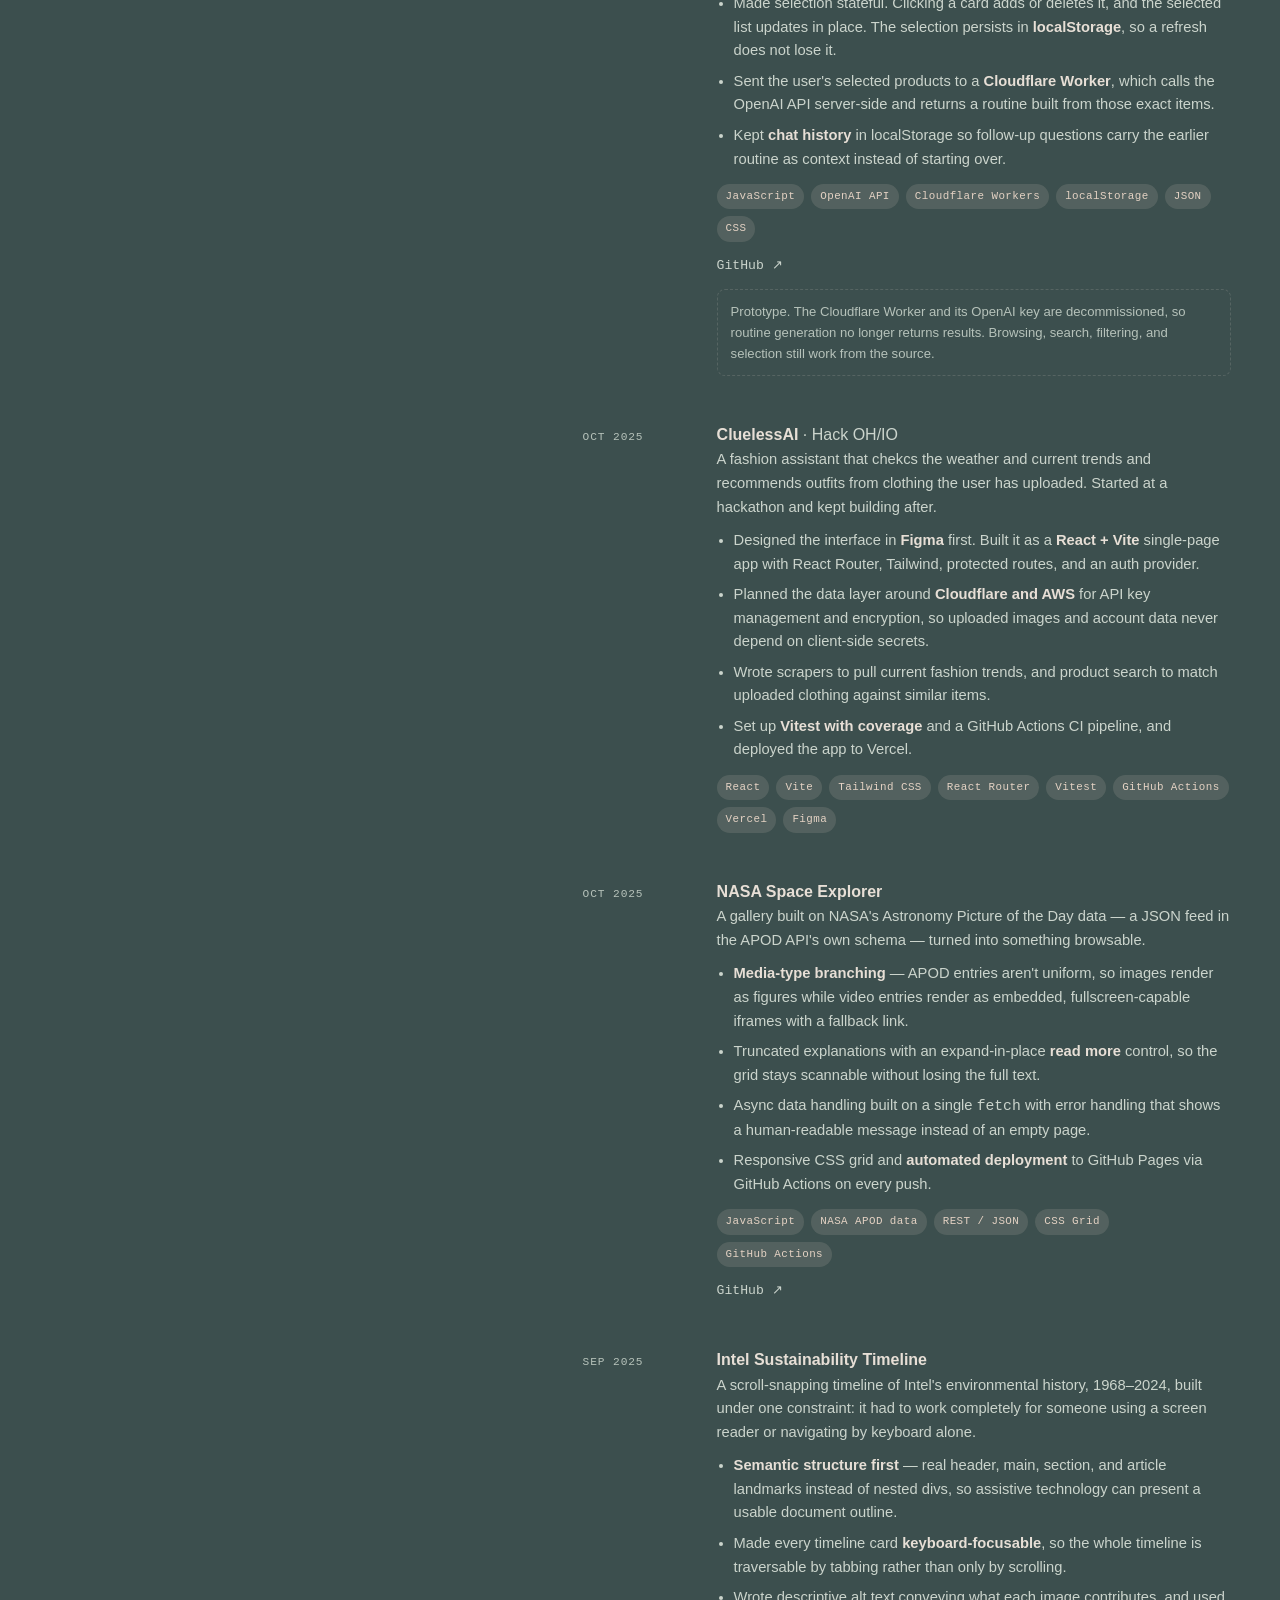
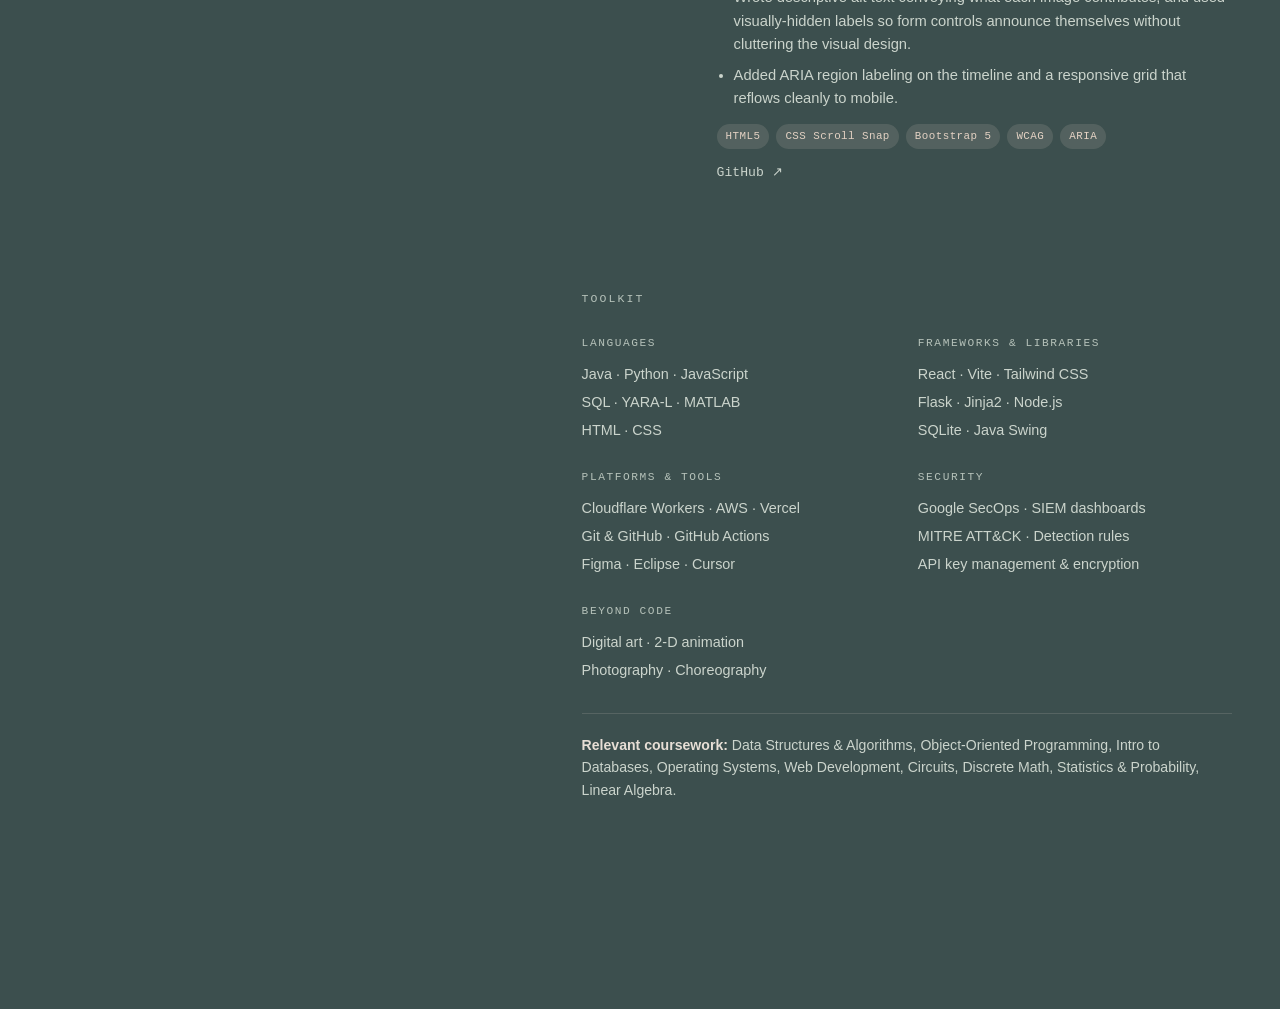
==== commit dc9a6322: "updated site" ====
--- a/index_7.html
+++ b/index_7.html
@@ -11,10 +11,6 @@
      hidden from the start instead of flashing in and then hiding. -->
 <script>document.documentElement.className += " js";</script>
 
-<!-- ============================================================
-     Search "EDIT ME" for the few things worth personalizing.
-     Everything else is pulled from your resume and your repos.
-     ============================================================ -->
 
 <style>
   :root {
@@ -375,7 +371,7 @@
   }
   .coursework strong { color: var(--text); font-weight: 600; }
 
-  /* ============ SCROLL REVEAL ============ */
+
   /* Content slides in from the right as each block enters the viewport.
      The .js class is set by an inline script so nothing flashes before
      the observer runs; without JS, everything renders normally. */
@@ -463,8 +459,8 @@
 
       <!-- EDIT ME: this is your elevator pitch — rewrite it in your own voice -->
       <p class="tagline">
-        I like computer science from a lot of angles at once — detection engineering,
-        full-stack web, AI-integrated apps, and the design side of all three.
+        I enjoy many different angles of computer science: security engineering,
+        web development, video game development, and software engineering.
       </p>
 
       <p class="edu-line">
@@ -500,32 +496,24 @@
       <!-- EDIT ME: the whole About section — make it sound like you -->
       <div class="prose">
         <p class="avatar-wrap">
-          <!-- EDIT ME: to swap the photo, replace the base64 below with your own,
-               or point src at an image file you upload next to index.html. -->
+   
           <img class="avatar" alt="Payaswini Gurung" width="118" height="118"
                src="[data-uri]">
         </p>
         <p>
           I'm a Computer Science &amp; Engineering student at <strong>The Ohio State University</strong>,
-          concentrating in AI with a minor in Video Game Studies. I got into this field because
-          computer science turned out to be several different disciplines wearing a trench coat, and
-          I keep wanting to try the next one.
+          concentrating in AI with a minor in Video Game Studies. I got into this field because of the various disciplines
+          and applications that studying computer science appeals to.
         </p>
         <p>
-          That's meant writing detection logic against real authentication attacks as a
-          <strong>security engineering intern at Vertiv</strong>, shipping AI-integrated web apps for
-          brand clients through the <strong>Global Career Accelerator</strong>, and building a
-          full-stack <strong>Flask</strong> app on a normalized SQLite schema because I wanted my
-          recipes searchable. Different problems, same underlying pull — figuring out how a system actually works and
-          then building something on top of it.
+         Outside of class, I apply what I have learned and develop my skills further 
+          to build projects that solve problems and optimize day-to-day activities. My projects
+          reflect my curiosity and desire to keep learning.
         </p>
         <p>
-          The through-line is probably design. I care about the interface as much as the backend,
-          which is why accessibility keeps showing up in my projects and why I spend as much time in
-          Figma as in an editor. Outside of code I captain a
-          <strong>30-person dance team</strong>, choreograph, and do digital art and 2-D animation —
-          all of which turn out to be the same skill as software: structure something complicated so
-          other people can move through it.
+          Outside of code I captain Buckeye Fusion, a competitive, all female, SouthAsian, dance team with
+          <strong>30+ members</strong>. In my free time, I also enjoy photography, drawing, and animating 2-D digital art. 
+     
         </p>
       </div>
     </section>
@@ -585,8 +573,7 @@
         <div>
           <h3>Hackathons <span class="at">· Ohio State</span></h3>
           <p class="blurb">
-            Hack OH/IO (October 2025) and Make OH/IO (2026) — weekend builds where the AI fashion
-            bot below started life.
+            Hack OH/IO (October 2025), Make OH/IO (2026)
           </p>
         </div>
       </div>
@@ -664,7 +651,7 @@
           <h3><a href="https://github.com/payaswinigur/09-prj-loreal-routine-builder">L'Oréal Routine Builder</a></h3>
           <p class="blurb">
             The AI-Advisor made product-aware: browse a 35-item L'Oréal catalog, pick what you
-            own, and get a routine built around those specific products.
+            own, from which a routine is built around those specific products.
           </p>
           <ul class="points">
             <li>Built a browsable product catalog from a <strong>JSON dataset of 35 products</strong> across ten categories. A category filter and a live text search both run against that dataset.</li>
@@ -692,8 +679,8 @@
         <div>
           <h3>CluelessAI <span class="at">· Hack OH/IO</span></h3>
           <p class="blurb">
-            A fashion assistant that reads the weather and current trends and recommends outfits
-            from clothing you have uploaded. Started at a hackathon and kept building after.
+            A fashion assistant that chekcs the weather and current trends and recommends outfits
+            from clothing the user has uploaded. Started at a hackathon and kept building after.
           </p>
           <ul class="points">
             <li>Designed the interface in <strong>Figma</strong> first. Built it as a <strong>React + Vite</strong> single-page app with React Router, Tailwind, protected routes, and an auth provider.</li>
